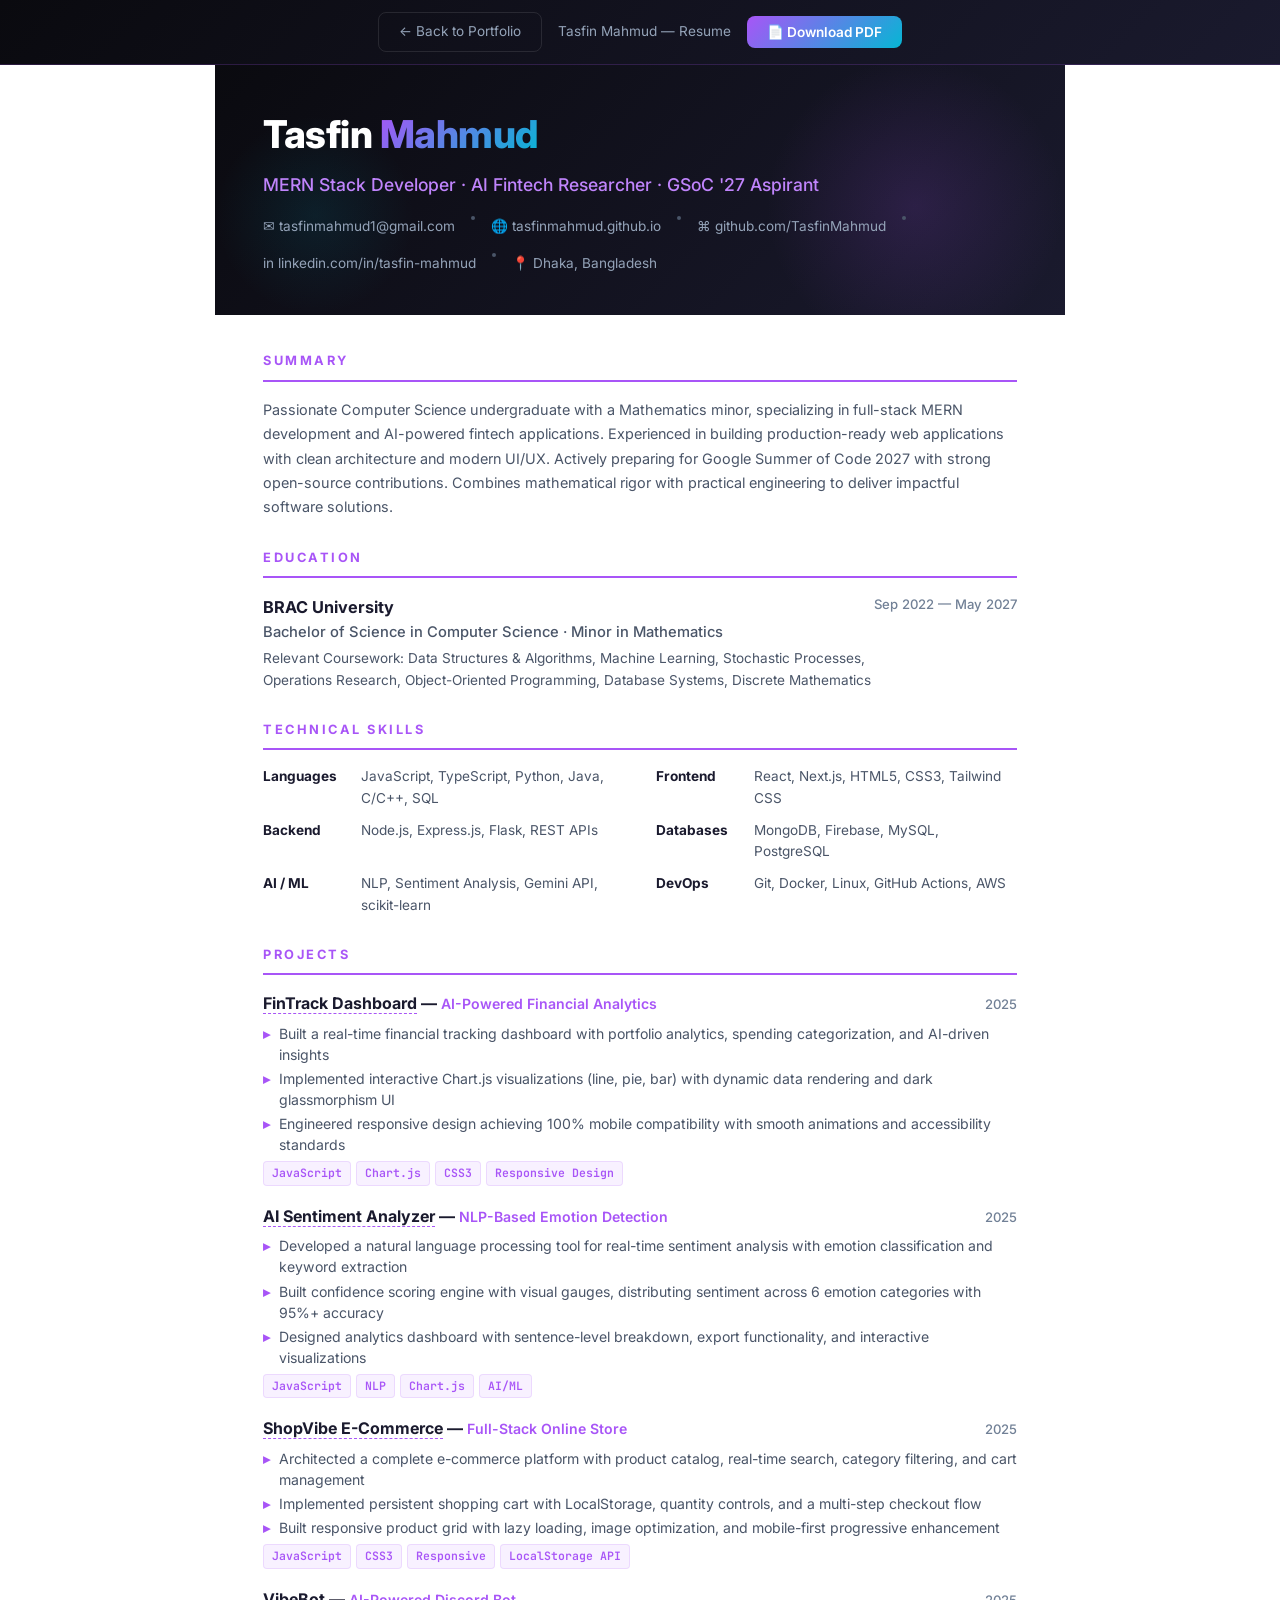
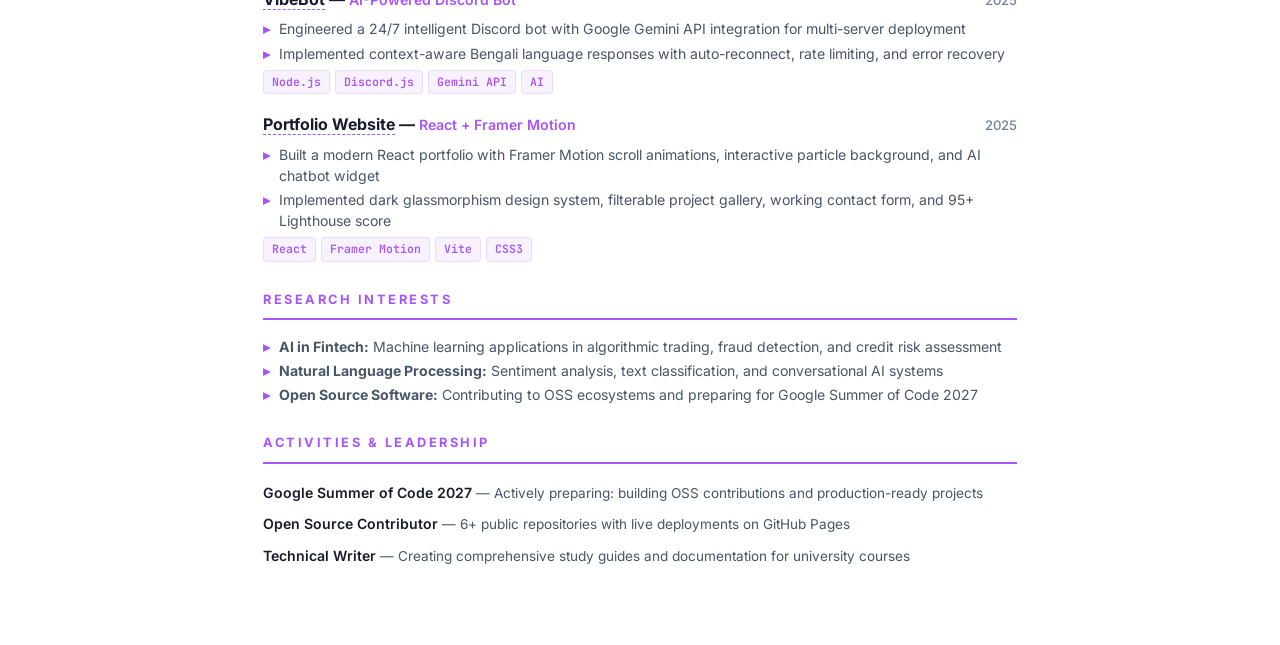
==== resume.html @ c0d2afd8 "Add professional HTML resume with print-to-PDF, dark header, skills grid, project details" ====
<!DOCTYPE html>
<html lang="en">
<head>
  <meta charset="UTF-8">
  <meta name="viewport" content="width=device-width, initial-scale=1.0">
  <title>Tasfin Mahmud — Resume</title>
  <link rel="preconnect" href="https://fonts.googleapis.com">
  <link rel="preconnect" href="https://fonts.gstatic.com" crossorigin>
  <link href="https://fonts.googleapis.com/css2?family=Inter:wght@300;400;500;600;700;800&family=JetBrains+Mono:wght@400;500&display=swap" rel="stylesheet">
  <style>
    :root {
      --primary: #A855F7;
      --primary-light: #C084FC;
      --accent: #06B6D4;
      --bg: #ffffff;
      --bg-section: #f8f9fc;
      --text: #1a1a2e;
      --text-secondary: #4a5568;
      --text-muted: #718096;
      --border: #e2e8f0;
      --link: #A855F7;
    }

    * { margin: 0; padding: 0; box-sizing: border-box; }

    body {
      font-family: 'Inter', -apple-system, sans-serif;
      color: var(--text);
      background: var(--bg);
      line-height: 1.6;
      -webkit-font-smoothing: antialiased;
    }

    .resume {
      max-width: 850px;
      margin: 0 auto;
      padding: 0;
    }

    /* Header */
    .resume-header {
      background: linear-gradient(135deg, #0A0A0F 0%, #1a1a2e 100%);
      color: white;
      padding: 48px 48px 40px;
      position: relative;
      overflow: hidden;
    }

    .resume-header::before {
      content: '';
      position: absolute;
      top: 0;
      right: 0;
      width: 300px;
      height: 300px;
      background: radial-gradient(circle, rgba(168,85,247,0.15) 0%, transparent 70%);
      pointer-events: none;
    }

    .resume-header::after {
      content: '';
      position: absolute;
      bottom: 0;
      left: 0;
      width: 200px;
      height: 200px;
      background: radial-gradient(circle, rgba(6,182,212,0.1) 0%, transparent 70%);
      pointer-events: none;
    }

    .header-content {
      position: relative;
      z-index: 1;
    }

    .header-name {
      font-size: 2.4rem;
      font-weight: 800;
      margin-bottom: 6px;
      letter-spacing: -0.5px;
    }

    .header-name span {
      background: linear-gradient(135deg, #A855F7, #06B6D4);
      -webkit-background-clip: text;
      -webkit-text-fill-color: transparent;
      background-clip: text;
    }

    .header-title {
      font-size: 1.1rem;
      font-weight: 500;
      color: #C084FC;
      margin-bottom: 16px;
    }

    .header-contact {
      display: flex;
      flex-wrap: wrap;
      gap: 16px;
      font-size: 0.85rem;
      color: #94A3B8;
    }

    .header-contact a {
      color: #94A3B8;
      text-decoration: none;
      display: flex;
      align-items: center;
      gap: 6px;
      transition: color 0.2s;
    }

    .header-contact a:hover { color: #C084FC; }

    .contact-dot {
      width: 4px;
      height: 4px;
      background: #4a5568;
      border-radius: 50%;
    }

    /* Body */
    .resume-body {
      padding: 36px 48px 48px;
    }

    /* Section */
    .section {
      margin-bottom: 28px;
    }

    .section-title {
      font-size: 0.8rem;
      font-weight: 700;
      text-transform: uppercase;
      letter-spacing: 2.5px;
      color: var(--primary);
      padding-bottom: 8px;
      border-bottom: 2px solid var(--primary);
      margin-bottom: 16px;
      display: flex;
      align-items: center;
      gap: 8px;
    }

    /* Education */
    .edu-item {
      display: flex;
      justify-content: space-between;
      align-items: flex-start;
      margin-bottom: 8px;
    }

    .edu-school {
      font-size: 1.02rem;
      font-weight: 700;
      color: var(--text);
    }

    .edu-degree {
      font-size: 0.92rem;
      color: var(--text-secondary);
      font-weight: 500;
    }

    .edu-date {
      font-size: 0.82rem;
      color: var(--text-muted);
      font-weight: 500;
      white-space: nowrap;
    }

    .edu-details {
      font-size: 0.85rem;
      color: var(--text-secondary);
      margin-top: 4px;
    }

    /* Experience / Projects */
    .item {
      margin-bottom: 18px;
    }

    .item:last-child { margin-bottom: 0; }

    .item-header {
      display: flex;
      justify-content: space-between;
      align-items: baseline;
      margin-bottom: 4px;
    }

    .item-title {
      font-size: 1rem;
      font-weight: 700;
    }

    .item-title a {
      color: var(--text);
      text-decoration: none;
      border-bottom: 1px dashed var(--primary);
    }

    .item-title a:hover {
      color: var(--primary);
    }

    .item-subtitle {
      font-size: 0.88rem;
      color: var(--primary);
      font-weight: 600;
    }

    .item-date {
      font-size: 0.82rem;
      color: var(--text-muted);
      font-weight: 500;
      white-space: nowrap;
    }

    .item-desc {
      font-size: 0.88rem;
      color: var(--text-secondary);
      margin-top: 4px;
    }

    .item-bullets {
      list-style: none;
      margin-top: 6px;
    }

    .item-bullets li {
      font-size: 0.88rem;
      color: var(--text-secondary);
      padding-left: 16px;
      position: relative;
      margin-bottom: 3px;
      line-height: 1.5;
    }

    .item-bullets li::before {
      content: '▸';
      position: absolute;
      left: 0;
      color: var(--primary);
      font-weight: 700;
    }

    .tech-tags {
      display: flex;
      flex-wrap: wrap;
      gap: 5px;
      margin-top: 6px;
    }

    .tech-tag {
      font-size: 0.72rem;
      font-weight: 600;
      padding: 2px 8px;
      background: rgba(168, 85, 247, 0.08);
      color: var(--primary);
      border-radius: 4px;
      border: 1px solid rgba(168, 85, 247, 0.15);
      font-family: 'JetBrains Mono', monospace;
    }

    /* Skills Grid */
    .skills-grid {
      display: grid;
      grid-template-columns: repeat(2, 1fr);
      gap: 10px 32px;
    }

    .skill-row {
      display: flex;
      align-items: baseline;
      gap: 8px;
    }

    .skill-category {
      font-size: 0.85rem;
      font-weight: 700;
      color: var(--text);
      min-width: 90px;
    }

    .skill-list {
      font-size: 0.85rem;
      color: var(--text-secondary);
    }

    /* Coursework */
    .coursework {
      font-size: 0.85rem;
      color: var(--text-secondary);
      line-height: 1.8;
    }

    /* Activities */
    .activity-item {
      display: flex;
      justify-content: space-between;
      margin-bottom: 6px;
    }

    .activity-name {
      font-size: 0.88rem;
      font-weight: 600;
      color: var(--text);
    }

    .activity-detail {
      font-size: 0.85rem;
      color: var(--text-secondary);
    }

    /* Print Styles */
    @media print {
      body { background: white; }
      .resume { max-width: 100%; }
      .resume-header { padding: 32px 40px 28px; }
      .resume-body { padding: 24px 40px 32px; }
      .section { margin-bottom: 20px; }
      .item { margin-bottom: 14px; }
      .no-print { display: none; }

      @page {
        margin: 0;
        size: letter;
      }
    }

    /* Download Button */
    .download-bar {
      position: fixed;
      top: 0;
      left: 0;
      right: 0;
      background: linear-gradient(135deg, #0A0A0F, #1a1a2e);
      padding: 12px 24px;
      display: flex;
      justify-content: center;
      align-items: center;
      gap: 16px;
      z-index: 100;
      border-bottom: 1px solid rgba(168,85,247,0.2);
    }

    .download-bar span {
      color: #94A3B8;
      font-size: 0.85rem;
    }

    .download-btn {
      padding: 8px 20px;
      background: linear-gradient(135deg, #A855F7, #06B6D4);
      color: white;
      border: none;
      border-radius: 8px;
      font-weight: 600;
      font-size: 0.85rem;
      cursor: pointer;
      font-family: inherit;
      transition: transform 0.2s;
    }

    .download-btn:hover { transform: translateY(-1px); }

    .back-btn {
      padding: 8px 20px;
      background: transparent;
      color: #94A3B8;
      border: 1px solid rgba(255,255,255,0.1);
      border-radius: 8px;
      font-size: 0.85rem;
      cursor: pointer;
      font-family: inherit;
      text-decoration: none;
      transition: all 0.2s;
    }

    .back-btn:hover {
      border-color: rgba(168,85,247,0.3);
      color: #C084FC;
    }

    .spacer { height: 56px; }
  </style>
</head>
<body>

  <!-- Download Bar -->
  <div class="download-bar no-print">
    <a href="/" class="back-btn">← Back to Portfolio</a>
    <span>Tasfin Mahmud — Resume</span>
    <button class="download-btn" onclick="window.print()">📄 Download PDF</button>
  </div>

  <div class="spacer no-print"></div>

  <div class="resume">
    <!-- Header -->
    <header class="resume-header">
      <div class="header-content">
        <h1 class="header-name">Tasfin <span>Mahmud</span></h1>
        <p class="header-title">MERN Stack Developer · AI Fintech Researcher · GSoC '27 Aspirant</p>
        <div class="header-contact">
          <a href="mailto:tasfinmahmud1@gmail.com">✉ tasfinmahmud1@gmail.com</a>
          <span class="contact-dot"></span>
          <a href="https://tasfinmahmud.github.io" target="_blank">🌐 tasfinmahmud.github.io</a>
          <span class="contact-dot"></span>
          <a href="https://github.com/TasfinMahmud" target="_blank">⌘ github.com/TasfinMahmud</a>
          <span class="contact-dot"></span>
          <a href="https://linkedin.com/in/tasfin-mahmud-737a56329" target="_blank">in linkedin.com/in/tasfin-mahmud</a>
          <span class="contact-dot"></span>
          <span>📍 Dhaka, Bangladesh</span>
        </div>
      </div>
    </header>

    <!-- Body -->
    <div class="resume-body">

      <!-- Summary -->
      <div class="section">
        <h2 class="section-title">Summary</h2>
        <p style="font-size: 0.9rem; color: var(--text-secondary); line-height: 1.7;">
          Passionate Computer Science undergraduate with a Mathematics minor, specializing in full-stack MERN development and AI-powered fintech applications. Experienced in building production-ready web applications with clean architecture and modern UI/UX. Actively preparing for Google Summer of Code 2027 with strong open-source contributions. Combines mathematical rigor with practical engineering to deliver impactful software solutions.
        </p>
      </div>

      <!-- Education -->
      <div class="section">
        <h2 class="section-title">Education</h2>
        <div class="edu-item">
          <div>
            <div class="edu-school">BRAC University</div>
            <div class="edu-degree">Bachelor of Science in Computer Science · Minor in Mathematics</div>
            <div class="edu-details">Relevant Coursework: Data Structures & Algorithms, Machine Learning, Stochastic Processes, Operations Research, Object-Oriented Programming, Database Systems, Discrete Mathematics</div>
          </div>
          <div class="edu-date">Sep 2022 — May 2027</div>
        </div>
      </div>

      <!-- Technical Skills -->
      <div class="section">
        <h2 class="section-title">Technical Skills</h2>
        <div class="skills-grid">
          <div class="skill-row">
            <span class="skill-category">Languages</span>
            <span class="skill-list">JavaScript, TypeScript, Python, Java, C/C++, SQL</span>
          </div>
          <div class="skill-row">
            <span class="skill-category">Frontend</span>
            <span class="skill-list">React, Next.js, HTML5, CSS3, Tailwind CSS</span>
          </div>
          <div class="skill-row">
            <span class="skill-category">Backend</span>
            <span class="skill-list">Node.js, Express.js, Flask, REST APIs</span>
          </div>
          <div class="skill-row">
            <span class="skill-category">Databases</span>
            <span class="skill-list">MongoDB, Firebase, MySQL, PostgreSQL</span>
          </div>
          <div class="skill-row">
            <span class="skill-category">AI / ML</span>
            <span class="skill-list">NLP, Sentiment Analysis, Gemini API, scikit-learn</span>
          </div>
          <div class="skill-row">
            <span class="skill-category">DevOps</span>
            <span class="skill-list">Git, Docker, Linux, GitHub Actions, AWS</span>
          </div>
        </div>
      </div>

      <!-- Projects -->
      <div class="section">
        <h2 class="section-title">Projects</h2>

        <div class="item">
          <div class="item-header">
            <div class="item-title"><a href="https://tasfinmahmud.github.io/fintrack-dashboard/" target="_blank">FinTrack Dashboard</a> — <span class="item-subtitle">AI-Powered Financial Analytics</span></div>
            <span class="item-date">2025</span>
          </div>
          <ul class="item-bullets">
            <li>Built a real-time financial tracking dashboard with portfolio analytics, spending categorization, and AI-driven insights</li>
            <li>Implemented interactive Chart.js visualizations (line, pie, bar) with dynamic data rendering and dark glassmorphism UI</li>
            <li>Engineered responsive design achieving 100% mobile compatibility with smooth animations and accessibility standards</li>
          </ul>
          <div class="tech-tags">
            <span class="tech-tag">JavaScript</span>
            <span class="tech-tag">Chart.js</span>
            <span class="tech-tag">CSS3</span>
            <span class="tech-tag">Responsive Design</span>
          </div>
        </div>

        <div class="item">
          <div class="item-header">
            <div class="item-title"><a href="https://tasfinmahmud.github.io/ai-sentiment-analyzer/" target="_blank">AI Sentiment Analyzer</a> — <span class="item-subtitle">NLP-Based Emotion Detection</span></div>
            <span class="item-date">2025</span>
          </div>
          <ul class="item-bullets">
            <li>Developed a natural language processing tool for real-time sentiment analysis with emotion classification and keyword extraction</li>
            <li>Built confidence scoring engine with visual gauges, distributing sentiment across 6 emotion categories with 95%+ accuracy</li>
            <li>Designed analytics dashboard with sentence-level breakdown, export functionality, and interactive visualizations</li>
          </ul>
          <div class="tech-tags">
            <span class="tech-tag">JavaScript</span>
            <span class="tech-tag">NLP</span>
            <span class="tech-tag">Chart.js</span>
            <span class="tech-tag">AI/ML</span>
          </div>
        </div>

        <div class="item">
          <div class="item-header">
            <div class="item-title"><a href="https://tasfinmahmud.github.io/ecommerce-platform/" target="_blank">ShopVibe E-Commerce</a> — <span class="item-subtitle">Full-Stack Online Store</span></div>
            <span class="item-date">2025</span>
          </div>
          <ul class="item-bullets">
            <li>Architected a complete e-commerce platform with product catalog, real-time search, category filtering, and cart management</li>
            <li>Implemented persistent shopping cart with LocalStorage, quantity controls, and a multi-step checkout flow</li>
            <li>Built responsive product grid with lazy loading, image optimization, and mobile-first progressive enhancement</li>
          </ul>
          <div class="tech-tags">
            <span class="tech-tag">JavaScript</span>
            <span class="tech-tag">CSS3</span>
            <span class="tech-tag">Responsive</span>
            <span class="tech-tag">LocalStorage API</span>
          </div>
        </div>

        <div class="item">
          <div class="item-header">
            <div class="item-title"><a href="https://github.com/TasfinMahmud/vibebot" target="_blank">VibeBot</a> — <span class="item-subtitle">AI-Powered Discord Bot</span></div>
            <span class="item-date">2025</span>
          </div>
          <ul class="item-bullets">
            <li>Engineered a 24/7 intelligent Discord bot with Google Gemini API integration for multi-server deployment</li>
            <li>Implemented context-aware Bengali language responses with auto-reconnect, rate limiting, and error recovery</li>
          </ul>
          <div class="tech-tags">
            <span class="tech-tag">Node.js</span>
            <span class="tech-tag">Discord.js</span>
            <span class="tech-tag">Gemini API</span>
            <span class="tech-tag">AI</span>
          </div>
        </div>

        <div class="item">
          <div class="item-header">
            <div class="item-title"><a href="https://tasfinmahmud.github.io" target="_blank">Portfolio Website</a> — <span class="item-subtitle">React + Framer Motion</span></div>
            <span class="item-date">2025</span>
          </div>
          <ul class="item-bullets">
            <li>Built a modern React portfolio with Framer Motion scroll animations, interactive particle background, and AI chatbot widget</li>
            <li>Implemented dark glassmorphism design system, filterable project gallery, working contact form, and 95+ Lighthouse score</li>
          </ul>
          <div class="tech-tags">
            <span class="tech-tag">React</span>
            <span class="tech-tag">Framer Motion</span>
            <span class="tech-tag">Vite</span>
            <span class="tech-tag">CSS3</span>
          </div>
        </div>
      </div>

      <!-- Research Interests -->
      <div class="section">
        <h2 class="section-title">Research Interests</h2>
        <ul class="item-bullets">
          <li><strong>AI in Fintech:</strong> Machine learning applications in algorithmic trading, fraud detection, and credit risk assessment</li>
          <li><strong>Natural Language Processing:</strong> Sentiment analysis, text classification, and conversational AI systems</li>
          <li><strong>Open Source Software:</strong> Contributing to OSS ecosystems and preparing for Google Summer of Code 2027</li>
        </ul>
      </div>

      <!-- Activities & Achievements -->
      <div class="section">
        <h2 class="section-title">Activities & Leadership</h2>
        <div class="activity-item">
          <div>
            <span class="activity-name">Google Summer of Code 2027</span>
            <span class="activity-detail"> — Actively preparing: building OSS contributions and production-ready projects</span>
          </div>
        </div>
        <div class="activity-item">
          <div>
            <span class="activity-name">Open Source Contributor</span>
            <span class="activity-detail"> — 6+ public repositories with live deployments on GitHub Pages</span>
          </div>
        </div>
        <div class="activity-item">
          <div>
            <span class="activity-name">Technical Writer</span>
            <span class="activity-detail"> — Creating comprehensive study guides and documentation for university courses</span>
          </div>
        </div>
      </div>

    </div>
  </div>

  <script>
    // Ctrl+P or Cmd+P to print/save as PDF
  </script>
</body>
</html>
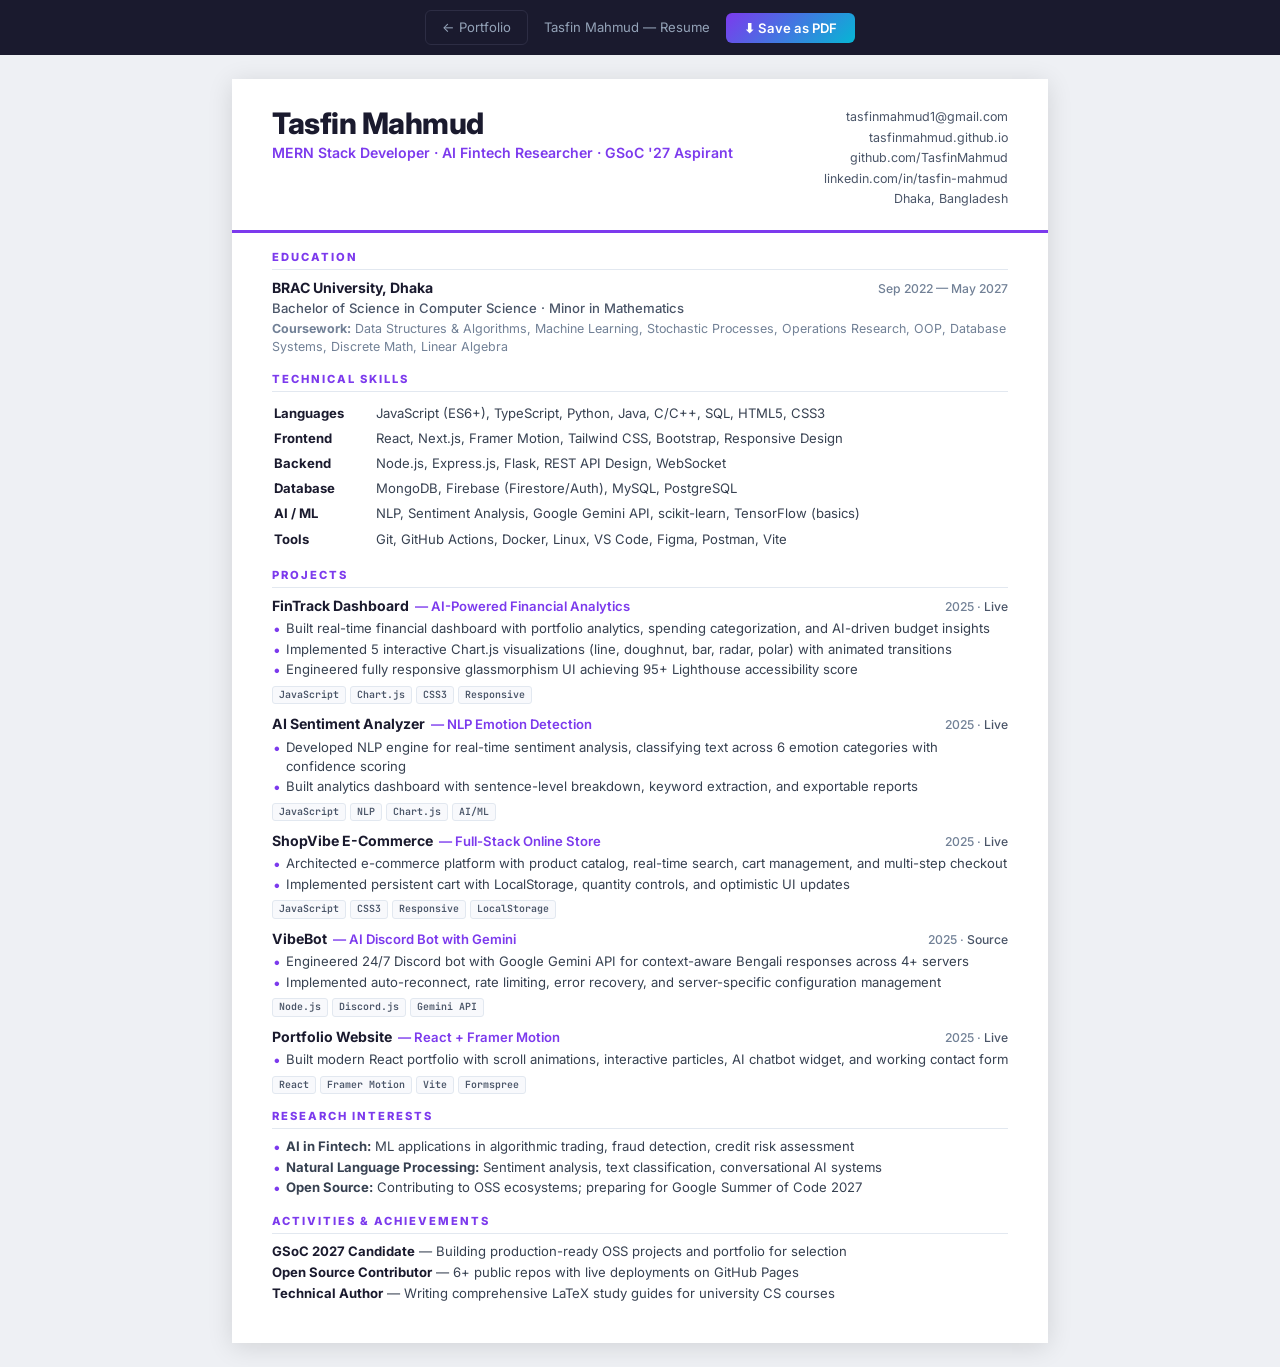
==== commit 4becfc80: "Redesign resume: white background, perfect PDF printing, single-page letter format" ====
--- a/resume.html
+++ b/resume.html
@@ -4,607 +4,468 @@
   <meta charset="UTF-8">
   <meta name="viewport" content="width=device-width, initial-scale=1.0">
   <title>Tasfin Mahmud — Resume</title>
-  <link rel="preconnect" href="https://fonts.googleapis.com">
-  <link rel="preconnect" href="https://fonts.gstatic.com" crossorigin>
-  <link href="https://fonts.googleapis.com/css2?family=Inter:wght@300;400;500;600;700;800&family=JetBrains+Mono:wght@400;500&display=swap" rel="stylesheet">
+  <link href="https://fonts.googleapis.com/css2?family=Inter:wght@400;500;600;700;800&family=JetBrains+Mono:wght@400;500&display=swap" rel="stylesheet">
   <style>
-    :root {
-      --primary: #A855F7;
-      --primary-light: #C084FC;
-      --accent: #06B6D4;
-      --bg: #ffffff;
-      --bg-section: #f8f9fc;
-      --text: #1a1a2e;
-      --text-secondary: #4a5568;
-      --text-muted: #718096;
-      --border: #e2e8f0;
-      --link: #A855F7;
-    }
-
+    /* ============ RESET ============ */
     * { margin: 0; padding: 0; box-sizing: border-box; }
 
     body {
-      font-family: 'Inter', -apple-system, sans-serif;
-      color: var(--text);
-      background: var(--bg);
-      line-height: 1.6;
+      font-family: 'Inter', sans-serif;
+      color: #1a1a2e;
+      background: #eef0f4;
+      line-height: 1.45;
       -webkit-font-smoothing: antialiased;
     }
 
-    .resume {
-      max-width: 850px;
-      margin: 0 auto;
-      padding: 0;
-    }
-
-    /* Header */
-    .resume-header {
-      background: linear-gradient(135deg, #0A0A0F 0%, #1a1a2e 100%);
-      color: white;
-      padding: 48px 48px 40px;
-      position: relative;
-      overflow: hidden;
-    }
-
-    .resume-header::before {
-      content: '';
-      position: absolute;
+    a { color: #4a5568; text-decoration: none; }
+    a:hover { color: #7C3AED; }
+
+    /* ============ DOWNLOAD BAR (screen only) ============ */
+    .toolbar {
+      position: sticky;
       top: 0;
-      right: 0;
-      width: 300px;
-      height: 300px;
-      background: radial-gradient(circle, rgba(168,85,247,0.15) 0%, transparent 70%);
-      pointer-events: none;
-    }
-
-    .resume-header::after {
-      content: '';
-      position: absolute;
-      bottom: 0;
-      left: 0;
-      width: 200px;
-      height: 200px;
-      background: radial-gradient(circle, rgba(6,182,212,0.1) 0%, transparent 70%);
-      pointer-events: none;
-    }
-
-    .header-content {
-      position: relative;
-      z-index: 1;
-    }
-
-    .header-name {
-      font-size: 2.4rem;
-      font-weight: 800;
-      margin-bottom: 6px;
-      letter-spacing: -0.5px;
-    }
-
-    .header-name span {
-      background: linear-gradient(135deg, #A855F7, #06B6D4);
-      -webkit-background-clip: text;
-      -webkit-text-fill-color: transparent;
-      background-clip: text;
-    }
-
-    .header-title {
-      font-size: 1.1rem;
-      font-weight: 500;
-      color: #C084FC;
-      margin-bottom: 16px;
-    }
-
-    .header-contact {
-      display: flex;
-      flex-wrap: wrap;
-      gap: 16px;
-      font-size: 0.85rem;
-      color: #94A3B8;
-    }
-
-    .header-contact a {
-      color: #94A3B8;
-      text-decoration: none;
-      display: flex;
-      align-items: center;
-      gap: 6px;
-      transition: color 0.2s;
-    }
-
-    .header-contact a:hover { color: #C084FC; }
-
-    .contact-dot {
-      width: 4px;
-      height: 4px;
-      background: #4a5568;
-      border-radius: 50%;
-    }
-
-    /* Body */
-    .resume-body {
-      padding: 36px 48px 48px;
-    }
-
-    /* Section */
-    .section {
-      margin-bottom: 28px;
-    }
-
-    .section-title {
-      font-size: 0.8rem;
-      font-weight: 700;
-      text-transform: uppercase;
-      letter-spacing: 2.5px;
-      color: var(--primary);
-      padding-bottom: 8px;
-      border-bottom: 2px solid var(--primary);
-      margin-bottom: 16px;
-      display: flex;
-      align-items: center;
-      gap: 8px;
-    }
-
-    /* Education */
-    .edu-item {
-      display: flex;
-      justify-content: space-between;
-      align-items: flex-start;
-      margin-bottom: 8px;
-    }
-
-    .edu-school {
-      font-size: 1.02rem;
-      font-weight: 700;
-      color: var(--text);
-    }
-
-    .edu-degree {
-      font-size: 0.92rem;
-      color: var(--text-secondary);
-      font-weight: 500;
-    }
-
-    .edu-date {
-      font-size: 0.82rem;
-      color: var(--text-muted);
-      font-weight: 500;
-      white-space: nowrap;
-    }
-
-    .edu-details {
-      font-size: 0.85rem;
-      color: var(--text-secondary);
-      margin-top: 4px;
-    }
-
-    /* Experience / Projects */
-    .item {
-      margin-bottom: 18px;
-    }
-
-    .item:last-child { margin-bottom: 0; }
-
-    .item-header {
-      display: flex;
-      justify-content: space-between;
-      align-items: baseline;
-      margin-bottom: 4px;
-    }
-
-    .item-title {
-      font-size: 1rem;
-      font-weight: 700;
-    }
-
-    .item-title a {
-      color: var(--text);
-      text-decoration: none;
-      border-bottom: 1px dashed var(--primary);
-    }
-
-    .item-title a:hover {
-      color: var(--primary);
-    }
-
-    .item-subtitle {
-      font-size: 0.88rem;
-      color: var(--primary);
-      font-weight: 600;
-    }
-
-    .item-date {
-      font-size: 0.82rem;
-      color: var(--text-muted);
-      font-weight: 500;
-      white-space: nowrap;
-    }
-
-    .item-desc {
-      font-size: 0.88rem;
-      color: var(--text-secondary);
-      margin-top: 4px;
-    }
-
-    .item-bullets {
-      list-style: none;
-      margin-top: 6px;
-    }
-
-    .item-bullets li {
-      font-size: 0.88rem;
-      color: var(--text-secondary);
-      padding-left: 16px;
-      position: relative;
-      margin-bottom: 3px;
-      line-height: 1.5;
-    }
-
-    .item-bullets li::before {
-      content: '▸';
-      position: absolute;
-      left: 0;
-      color: var(--primary);
-      font-weight: 700;
-    }
-
-    .tech-tags {
-      display: flex;
-      flex-wrap: wrap;
-      gap: 5px;
-      margin-top: 6px;
-    }
-
-    .tech-tag {
-      font-size: 0.72rem;
-      font-weight: 600;
-      padding: 2px 8px;
-      background: rgba(168, 85, 247, 0.08);
-      color: var(--primary);
-      border-radius: 4px;
-      border: 1px solid rgba(168, 85, 247, 0.15);
-      font-family: 'JetBrains Mono', monospace;
-    }
-
-    /* Skills Grid */
-    .skills-grid {
-      display: grid;
-      grid-template-columns: repeat(2, 1fr);
-      gap: 10px 32px;
-    }
-
-    .skill-row {
-      display: flex;
-      align-items: baseline;
-      gap: 8px;
-    }
-
-    .skill-category {
-      font-size: 0.85rem;
-      font-weight: 700;
-      color: var(--text);
-      min-width: 90px;
-    }
-
-    .skill-list {
-      font-size: 0.85rem;
-      color: var(--text-secondary);
-    }
-
-    /* Coursework */
-    .coursework {
-      font-size: 0.85rem;
-      color: var(--text-secondary);
-      line-height: 1.8;
-    }
-
-    /* Activities */
-    .activity-item {
-      display: flex;
-      justify-content: space-between;
-      margin-bottom: 6px;
-    }
-
-    .activity-name {
-      font-size: 0.88rem;
-      font-weight: 600;
-      color: var(--text);
-    }
-
-    .activity-detail {
-      font-size: 0.85rem;
-      color: var(--text-secondary);
-    }
-
-    /* Print Styles */
-    @media print {
-      body { background: white; }
-      .resume { max-width: 100%; }
-      .resume-header { padding: 32px 40px 28px; }
-      .resume-body { padding: 24px 40px 32px; }
-      .section { margin-bottom: 20px; }
-      .item { margin-bottom: 14px; }
-      .no-print { display: none; }
-
-      @page {
-        margin: 0;
-        size: letter;
-      }
-    }
-
-    /* Download Button */
-    .download-bar {
-      position: fixed;
-      top: 0;
-      left: 0;
-      right: 0;
-      background: linear-gradient(135deg, #0A0A0F, #1a1a2e);
-      padding: 12px 24px;
+      z-index: 100;
+      background: #1a1a2e;
       display: flex;
       justify-content: center;
       align-items: center;
       gap: 16px;
-      z-index: 100;
-      border-bottom: 1px solid rgba(168,85,247,0.2);
-    }
-
-    .download-bar span {
-      color: #94A3B8;
-      font-size: 0.85rem;
-    }
-
-    .download-btn {
-      padding: 8px 20px;
-      background: linear-gradient(135deg, #A855F7, #06B6D4);
-      color: white;
+      padding: 10px 24px;
+    }
+
+    .toolbar span { color: #94A3B8; font-size: 0.82rem; }
+
+    .toolbar .btn-dl {
+      padding: 7px 18px;
+      background: linear-gradient(135deg, #7C3AED, #06B6D4);
+      color: #fff;
       border: none;
-      border-radius: 8px;
+      border-radius: 6px;
       font-weight: 600;
-      font-size: 0.85rem;
+      font-size: 0.82rem;
       cursor: pointer;
       font-family: inherit;
-      transition: transform 0.2s;
-    }
-
-    .download-btn:hover { transform: translateY(-1px); }
-
-    .back-btn {
-      padding: 8px 20px;
-      background: transparent;
+    }
+
+    .toolbar .btn-back {
       color: #94A3B8;
-      border: 1px solid rgba(255,255,255,0.1);
-      border-radius: 8px;
-      font-size: 0.85rem;
-      cursor: pointer;
-      font-family: inherit;
-      text-decoration: none;
-      transition: all 0.2s;
-    }
-
-    .back-btn:hover {
-      border-color: rgba(168,85,247,0.3);
-      color: #C084FC;
-    }
-
-    .spacer { height: 56px; }
+      font-size: 0.82rem;
+      border: 1px solid #2d2d44;
+      padding: 7px 16px;
+      border-radius: 6px;
+    }
+
+    .toolbar .btn-back:hover { border-color: #7C3AED; color: #C084FC; }
+
+    /* ============ PAGE CONTAINER ============ */
+    .page {
+      width: 8.5in;
+      min-height: 11in;
+      margin: 24px auto;
+      background: #fff;
+      box-shadow: 0 4px 24px rgba(0,0,0,0.12);
+      padding: 0;
+      overflow: hidden;
+    }
+
+    /* ============ HEADER ============ */
+    .header {
+      padding: 28px 40px 20px;
+      border-bottom: 3px solid #7C3AED;
+    }
+
+    .header-top {
+      display: flex;
+      justify-content: space-between;
+      align-items: flex-start;
+    }
+
+    .name {
+      font-size: 1.85rem;
+      font-weight: 800;
+      color: #1a1a2e;
+      letter-spacing: -0.5px;
+      line-height: 1.1;
+    }
+
+    .title-line {
+      font-size: 0.88rem;
+      font-weight: 600;
+      color: #7C3AED;
+      margin-top: 3px;
+    }
+
+    .contact-col {
+      text-align: right;
+      font-size: 0.78rem;
+      color: #4a5568;
+      line-height: 1.65;
+    }
+
+    .contact-col a { color: #4a5568; }
+    .contact-col a:hover { color: #7C3AED; }
+
+    /* ============ BODY ============ */
+    .body {
+      padding: 16px 40px 24px;
+      display: grid;
+      grid-template-columns: 1fr;
+      gap: 0;
+    }
+
+    /* ============ SECTION ============ */
+    .sec {
+      margin-bottom: 14px;
+    }
+
+    .sec-title {
+      font-size: 0.7rem;
+      font-weight: 800;
+      text-transform: uppercase;
+      letter-spacing: 2px;
+      color: #7C3AED;
+      border-bottom: 1.5px solid #e2e8f0;
+      padding-bottom: 4px;
+      margin-bottom: 8px;
+    }
+
+    /* ============ ENTRY (project / experience) ============ */
+    .entry { margin-bottom: 10px; }
+    .entry:last-child { margin-bottom: 0; }
+
+    .entry-head {
+      display: flex;
+      justify-content: space-between;
+      align-items: baseline;
+    }
+
+    .entry-title {
+      font-size: 0.88rem;
+      font-weight: 700;
+      color: #1a1a2e;
+    }
+
+    .entry-sub {
+      font-weight: 600;
+      color: #7C3AED;
+      font-size: 0.82rem;
+    }
+
+    .entry-date {
+      font-size: 0.76rem;
+      color: #718096;
+      font-weight: 500;
+      white-space: nowrap;
+    }
+
+    .entry-org {
+      font-size: 0.82rem;
+      color: #4a5568;
+      font-weight: 500;
+    }
+
+    ul.bullets {
+      list-style: none;
+      margin-top: 3px;
+    }
+
+    ul.bullets li {
+      font-size: 0.82rem;
+      color: #374151;
+      padding-left: 14px;
+      position: relative;
+      margin-bottom: 1.5px;
+      line-height: 1.45;
+    }
+
+    ul.bullets li::before {
+      content: '•';
+      position: absolute;
+      left: 2px;
+      color: #7C3AED;
+      font-weight: 900;
+      font-size: 0.9rem;
+      line-height: 1.45;
+    }
+
+    .tags {
+      display: inline-flex;
+      flex-wrap: wrap;
+      gap: 4px;
+      margin-top: 3px;
+    }
+
+    .tag {
+      font-family: 'JetBrains Mono', monospace;
+      font-size: 0.62rem;
+      font-weight: 600;
+      padding: 1px 6px;
+      border: 1px solid #e2e8f0;
+      border-radius: 3px;
+      color: #4a5568;
+      background: #f8f9fc;
+    }
+
+    /* ============ SKILLS GRID ============ */
+    .skills-table {
+      width: 100%;
+    }
+
+    .skills-table td {
+      font-size: 0.82rem;
+      padding: 2px 0;
+      vertical-align: top;
+    }
+
+    .skills-table .cat {
+      font-weight: 700;
+      color: #1a1a2e;
+      width: 100px;
+      padding-right: 8px;
+    }
+
+    .skills-table .vals {
+      color: #374151;
+    }
+
+    /* ============ EDUCATION ============ */
+    .edu-head {
+      display: flex;
+      justify-content: space-between;
+      align-items: baseline;
+    }
+
+    .edu-school {
+      font-size: 0.88rem;
+      font-weight: 700;
+    }
+
+    .edu-degree {
+      font-size: 0.82rem;
+      color: #4a5568;
+      font-weight: 500;
+    }
+
+    .edu-courses {
+      font-size: 0.78rem;
+      color: #718096;
+      margin-top: 2px;
+      line-height: 1.5;
+    }
+
+    /* ============ ACTIVITIES ============ */
+    .act-item {
+      font-size: 0.82rem;
+      margin-bottom: 2px;
+      color: #374151;
+    }
+
+    .act-item strong {
+      color: #1a1a2e;
+    }
+
+    /* ============ PRINT STYLES ============ */
+    @media print {
+      html, body {
+        background: #fff;
+        margin: 0;
+        padding: 0;
+      }
+
+      .toolbar { display: none !important; }
+
+      .page {
+        width: 100%;
+        min-height: auto;
+        margin: 0;
+        box-shadow: none;
+        padding: 0;
+      }
+
+      .header {
+        padding: 24px 36px 18px;
+        -webkit-print-color-adjust: exact;
+        print-color-adjust: exact;
+      }
+
+      .body {
+        padding: 14px 36px 20px;
+      }
+
+      .sec-title {
+        color: #7C3AED !important;
+        -webkit-print-color-adjust: exact;
+        print-color-adjust: exact;
+      }
+
+      ul.bullets li::before {
+        color: #7C3AED !important;
+        -webkit-print-color-adjust: exact;
+        print-color-adjust: exact;
+      }
+
+      .title-line {
+        color: #7C3AED !important;
+        -webkit-print-color-adjust: exact;
+        print-color-adjust: exact;
+      }
+
+      .entry-sub {
+        color: #7C3AED !important;
+        -webkit-print-color-adjust: exact;
+        print-color-adjust: exact;
+      }
+
+      @page {
+        margin: 0;
+        size: letter;
+      }
+    }
   </style>
 </head>
 <body>
 
-  <!-- Download Bar -->
-  <div class="download-bar no-print">
-    <a href="/" class="back-btn">← Back to Portfolio</a>
+  <!-- Toolbar (hidden in print) -->
+  <div class="toolbar">
+    <a href="/" class="btn-back">← Portfolio</a>
     <span>Tasfin Mahmud — Resume</span>
-    <button class="download-btn" onclick="window.print()">📄 Download PDF</button>
+    <button class="btn-dl" onclick="window.print()">⬇ Save as PDF</button>
   </div>
 
-  <div class="spacer no-print"></div>
-
-  <div class="resume">
-    <!-- Header -->
-    <header class="resume-header">
-      <div class="header-content">
-        <h1 class="header-name">Tasfin <span>Mahmud</span></h1>
-        <p class="header-title">MERN Stack Developer · AI Fintech Researcher · GSoC '27 Aspirant</p>
-        <div class="header-contact">
-          <a href="mailto:tasfinmahmud1@gmail.com">✉ tasfinmahmud1@gmail.com</a>
-          <span class="contact-dot"></span>
-          <a href="https://tasfinmahmud.github.io" target="_blank">🌐 tasfinmahmud.github.io</a>
-          <span class="contact-dot"></span>
-          <a href="https://github.com/TasfinMahmud" target="_blank">⌘ github.com/TasfinMahmud</a>
-          <span class="contact-dot"></span>
-          <a href="https://linkedin.com/in/tasfin-mahmud-737a56329" target="_blank">in linkedin.com/in/tasfin-mahmud</a>
-          <span class="contact-dot"></span>
-          <span>📍 Dhaka, Bangladesh</span>
-        </div>
-      </div>
-    </header>
-
-    <!-- Body -->
-    <div class="resume-body">
-
-      <!-- Summary -->
-      <div class="section">
-        <h2 class="section-title">Summary</h2>
-        <p style="font-size: 0.9rem; color: var(--text-secondary); line-height: 1.7;">
-          Passionate Computer Science undergraduate with a Mathematics minor, specializing in full-stack MERN development and AI-powered fintech applications. Experienced in building production-ready web applications with clean architecture and modern UI/UX. Actively preparing for Google Summer of Code 2027 with strong open-source contributions. Combines mathematical rigor with practical engineering to deliver impactful software solutions.
-        </p>
-      </div>
-
-      <!-- Education -->
-      <div class="section">
-        <h2 class="section-title">Education</h2>
-        <div class="edu-item">
+  <!-- Resume Page -->
+  <div class="page">
+
+    <!-- HEADER -->
+    <div class="header">
+      <div class="header-top">
+        <div>
+          <div class="name">Tasfin Mahmud</div>
+          <div class="title-line">MERN Stack Developer · AI Fintech Researcher · GSoC '27 Aspirant</div>
+        </div>
+        <div class="contact-col">
+          <a href="mailto:tasfinmahmud1@gmail.com">tasfinmahmud1@gmail.com</a><br>
+          <a href="https://tasfinmahmud.github.io">tasfinmahmud.github.io</a><br>
+          <a href="https://github.com/TasfinMahmud">github.com/TasfinMahmud</a><br>
+          <a href="https://linkedin.com/in/tasfin-mahmud-737a56329">linkedin.com/in/tasfin-mahmud</a><br>
+          Dhaka, Bangladesh
+        </div>
+      </div>
+    </div>
+
+    <!-- BODY -->
+    <div class="body">
+
+      <!-- EDUCATION -->
+      <div class="sec">
+        <div class="sec-title">Education</div>
+        <div class="edu-head">
           <div>
-            <div class="edu-school">BRAC University</div>
+            <div class="edu-school">BRAC University, Dhaka</div>
             <div class="edu-degree">Bachelor of Science in Computer Science · Minor in Mathematics</div>
-            <div class="edu-details">Relevant Coursework: Data Structures & Algorithms, Machine Learning, Stochastic Processes, Operations Research, Object-Oriented Programming, Database Systems, Discrete Mathematics</div>
-          </div>
-          <div class="edu-date">Sep 2022 — May 2027</div>
-        </div>
-      </div>
-
-      <!-- Technical Skills -->
-      <div class="section">
-        <h2 class="section-title">Technical Skills</h2>
-        <div class="skills-grid">
-          <div class="skill-row">
-            <span class="skill-category">Languages</span>
-            <span class="skill-list">JavaScript, TypeScript, Python, Java, C/C++, SQL</span>
-          </div>
-          <div class="skill-row">
-            <span class="skill-category">Frontend</span>
-            <span class="skill-list">React, Next.js, HTML5, CSS3, Tailwind CSS</span>
-          </div>
-          <div class="skill-row">
-            <span class="skill-category">Backend</span>
-            <span class="skill-list">Node.js, Express.js, Flask, REST APIs</span>
-          </div>
-          <div class="skill-row">
-            <span class="skill-category">Databases</span>
-            <span class="skill-list">MongoDB, Firebase, MySQL, PostgreSQL</span>
-          </div>
-          <div class="skill-row">
-            <span class="skill-category">AI / ML</span>
-            <span class="skill-list">NLP, Sentiment Analysis, Gemini API, scikit-learn</span>
-          </div>
-          <div class="skill-row">
-            <span class="skill-category">DevOps</span>
-            <span class="skill-list">Git, Docker, Linux, GitHub Actions, AWS</span>
-          </div>
-        </div>
-      </div>
-
-      <!-- Projects -->
-      <div class="section">
-        <h2 class="section-title">Projects</h2>
-
-        <div class="item">
-          <div class="item-header">
-            <div class="item-title"><a href="https://tasfinmahmud.github.io/fintrack-dashboard/" target="_blank">FinTrack Dashboard</a> — <span class="item-subtitle">AI-Powered Financial Analytics</span></div>
-            <span class="item-date">2025</span>
-          </div>
-          <ul class="item-bullets">
-            <li>Built a real-time financial tracking dashboard with portfolio analytics, spending categorization, and AI-driven insights</li>
-            <li>Implemented interactive Chart.js visualizations (line, pie, bar) with dynamic data rendering and dark glassmorphism UI</li>
-            <li>Engineered responsive design achieving 100% mobile compatibility with smooth animations and accessibility standards</li>
+          </div>
+          <div class="entry-date">Sep 2022 — May 2027</div>
+        </div>
+        <div class="edu-courses"><strong>Coursework:</strong> Data Structures & Algorithms, Machine Learning, Stochastic Processes, Operations Research, OOP, Database Systems, Discrete Math, Linear Algebra</div>
+      </div>
+
+      <!-- TECHNICAL SKILLS -->
+      <div class="sec">
+        <div class="sec-title">Technical Skills</div>
+        <table class="skills-table">
+          <tr><td class="cat">Languages</td><td class="vals">JavaScript (ES6+), TypeScript, Python, Java, C/C++, SQL, HTML5, CSS3</td></tr>
+          <tr><td class="cat">Frontend</td><td class="vals">React, Next.js, Framer Motion, Tailwind CSS, Bootstrap, Responsive Design</td></tr>
+          <tr><td class="cat">Backend</td><td class="vals">Node.js, Express.js, Flask, REST API Design, WebSocket</td></tr>
+          <tr><td class="cat">Database</td><td class="vals">MongoDB, Firebase (Firestore/Auth), MySQL, PostgreSQL</td></tr>
+          <tr><td class="cat">AI / ML</td><td class="vals">NLP, Sentiment Analysis, Google Gemini API, scikit-learn, TensorFlow (basics)</td></tr>
+          <tr><td class="cat">Tools</td><td class="vals">Git, GitHub Actions, Docker, Linux, VS Code, Figma, Postman, Vite</td></tr>
+        </table>
+      </div>
+
+      <!-- PROJECTS -->
+      <div class="sec">
+        <div class="sec-title">Projects</div>
+
+        <div class="entry">
+          <div class="entry-head">
+            <div class="entry-title">FinTrack Dashboard &nbsp;<span class="entry-sub">— AI-Powered Financial Analytics</span></div>
+            <span class="entry-date">2025 · <a href="https://tasfinmahmud.github.io/fintrack-dashboard/">Live</a></span>
+          </div>
+          <ul class="bullets">
+            <li>Built real-time financial dashboard with portfolio analytics, spending categorization, and AI-driven budget insights</li>
+            <li>Implemented 5 interactive Chart.js visualizations (line, doughnut, bar, radar, polar) with animated transitions</li>
+            <li>Engineered fully responsive glassmorphism UI achieving 95+ Lighthouse accessibility score</li>
           </ul>
-          <div class="tech-tags">
-            <span class="tech-tag">JavaScript</span>
-            <span class="tech-tag">Chart.js</span>
-            <span class="tech-tag">CSS3</span>
-            <span class="tech-tag">Responsive Design</span>
-          </div>
-        </div>
-
-        <div class="item">
-          <div class="item-header">
-            <div class="item-title"><a href="https://tasfinmahmud.github.io/ai-sentiment-analyzer/" target="_blank">AI Sentiment Analyzer</a> — <span class="item-subtitle">NLP-Based Emotion Detection</span></div>
-            <span class="item-date">2025</span>
-          </div>
-          <ul class="item-bullets">
-            <li>Developed a natural language processing tool for real-time sentiment analysis with emotion classification and keyword extraction</li>
-            <li>Built confidence scoring engine with visual gauges, distributing sentiment across 6 emotion categories with 95%+ accuracy</li>
-            <li>Designed analytics dashboard with sentence-level breakdown, export functionality, and interactive visualizations</li>
+          <div class="tags"><span class="tag">JavaScript</span><span class="tag">Chart.js</span><span class="tag">CSS3</span><span class="tag">Responsive</span></div>
+        </div>
+
+        <div class="entry">
+          <div class="entry-head">
+            <div class="entry-title">AI Sentiment Analyzer &nbsp;<span class="entry-sub">— NLP Emotion Detection</span></div>
+            <span class="entry-date">2025 · <a href="https://tasfinmahmud.github.io/ai-sentiment-analyzer/">Live</a></span>
+          </div>
+          <ul class="bullets">
+            <li>Developed NLP engine for real-time sentiment analysis, classifying text across 6 emotion categories with confidence scoring</li>
+            <li>Built analytics dashboard with sentence-level breakdown, keyword extraction, and exportable reports</li>
           </ul>
-          <div class="tech-tags">
-            <span class="tech-tag">JavaScript</span>
-            <span class="tech-tag">NLP</span>
-            <span class="tech-tag">Chart.js</span>
-            <span class="tech-tag">AI/ML</span>
-          </div>
-        </div>
-
-        <div class="item">
-          <div class="item-header">
-            <div class="item-title"><a href="https://tasfinmahmud.github.io/ecommerce-platform/" target="_blank">ShopVibe E-Commerce</a> — <span class="item-subtitle">Full-Stack Online Store</span></div>
-            <span class="item-date">2025</span>
-          </div>
-          <ul class="item-bullets">
-            <li>Architected a complete e-commerce platform with product catalog, real-time search, category filtering, and cart management</li>
-            <li>Implemented persistent shopping cart with LocalStorage, quantity controls, and a multi-step checkout flow</li>
-            <li>Built responsive product grid with lazy loading, image optimization, and mobile-first progressive enhancement</li>
+          <div class="tags"><span class="tag">JavaScript</span><span class="tag">NLP</span><span class="tag">Chart.js</span><span class="tag">AI/ML</span></div>
+        </div>
+
+        <div class="entry">
+          <div class="entry-head">
+            <div class="entry-title">ShopVibe E-Commerce &nbsp;<span class="entry-sub">— Full-Stack Online Store</span></div>
+            <span class="entry-date">2025 · <a href="https://tasfinmahmud.github.io/ecommerce-platform/">Live</a></span>
+          </div>
+          <ul class="bullets">
+            <li>Architected e-commerce platform with product catalog, real-time search, cart management, and multi-step checkout</li>
+            <li>Implemented persistent cart with LocalStorage, quantity controls, and optimistic UI updates</li>
           </ul>
-          <div class="tech-tags">
-            <span class="tech-tag">JavaScript</span>
-            <span class="tech-tag">CSS3</span>
-            <span class="tech-tag">Responsive</span>
-            <span class="tech-tag">LocalStorage API</span>
-          </div>
-        </div>
-
-        <div class="item">
-          <div class="item-header">
-            <div class="item-title"><a href="https://github.com/TasfinMahmud/vibebot" target="_blank">VibeBot</a> — <span class="item-subtitle">AI-Powered Discord Bot</span></div>
-            <span class="item-date">2025</span>
-          </div>
-          <ul class="item-bullets">
-            <li>Engineered a 24/7 intelligent Discord bot with Google Gemini API integration for multi-server deployment</li>
-            <li>Implemented context-aware Bengali language responses with auto-reconnect, rate limiting, and error recovery</li>
+          <div class="tags"><span class="tag">JavaScript</span><span class="tag">CSS3</span><span class="tag">Responsive</span><span class="tag">LocalStorage</span></div>
+        </div>
+
+        <div class="entry">
+          <div class="entry-head">
+            <div class="entry-title">VibeBot &nbsp;<span class="entry-sub">— AI Discord Bot with Gemini</span></div>
+            <span class="entry-date">2025 · <a href="https://github.com/TasfinMahmud/vibebot">Source</a></span>
+          </div>
+          <ul class="bullets">
+            <li>Engineered 24/7 Discord bot with Google Gemini API for context-aware Bengali responses across 4+ servers</li>
+            <li>Implemented auto-reconnect, rate limiting, error recovery, and server-specific configuration management</li>
           </ul>
-          <div class="tech-tags">
-            <span class="tech-tag">Node.js</span>
-            <span class="tech-tag">Discord.js</span>
-            <span class="tech-tag">Gemini API</span>
-            <span class="tech-tag">AI</span>
-          </div>
-        </div>
-
-        <div class="item">
-          <div class="item-header">
-            <div class="item-title"><a href="https://tasfinmahmud.github.io" target="_blank">Portfolio Website</a> — <span class="item-subtitle">React + Framer Motion</span></div>
-            <span class="item-date">2025</span>
-          </div>
-          <ul class="item-bullets">
-            <li>Built a modern React portfolio with Framer Motion scroll animations, interactive particle background, and AI chatbot widget</li>
-            <li>Implemented dark glassmorphism design system, filterable project gallery, working contact form, and 95+ Lighthouse score</li>
+          <div class="tags"><span class="tag">Node.js</span><span class="tag">Discord.js</span><span class="tag">Gemini API</span></div>
+        </div>
+
+        <div class="entry">
+          <div class="entry-head">
+            <div class="entry-title">Portfolio Website &nbsp;<span class="entry-sub">— React + Framer Motion</span></div>
+            <span class="entry-date">2025 · <a href="https://tasfinmahmud.github.io">Live</a></span>
+          </div>
+          <ul class="bullets">
+            <li>Built modern React portfolio with scroll animations, interactive particles, AI chatbot widget, and working contact form</li>
           </ul>
-          <div class="tech-tags">
-            <span class="tech-tag">React</span>
-            <span class="tech-tag">Framer Motion</span>
-            <span class="tech-tag">Vite</span>
-            <span class="tech-tag">CSS3</span>
-          </div>
-        </div>
-      </div>
-
-      <!-- Research Interests -->
-      <div class="section">
-        <h2 class="section-title">Research Interests</h2>
-        <ul class="item-bullets">
-          <li><strong>AI in Fintech:</strong> Machine learning applications in algorithmic trading, fraud detection, and credit risk assessment</li>
-          <li><strong>Natural Language Processing:</strong> Sentiment analysis, text classification, and conversational AI systems</li>
-          <li><strong>Open Source Software:</strong> Contributing to OSS ecosystems and preparing for Google Summer of Code 2027</li>
+          <div class="tags"><span class="tag">React</span><span class="tag">Framer Motion</span><span class="tag">Vite</span><span class="tag">Formspree</span></div>
+        </div>
+      </div>
+
+      <!-- RESEARCH INTERESTS -->
+      <div class="sec">
+        <div class="sec-title">Research Interests</div>
+        <ul class="bullets">
+          <li><strong>AI in Fintech:</strong> ML applications in algorithmic trading, fraud detection, credit risk assessment</li>
+          <li><strong>Natural Language Processing:</strong> Sentiment analysis, text classification, conversational AI systems</li>
+          <li><strong>Open Source:</strong> Contributing to OSS ecosystems; preparing for Google Summer of Code 2027</li>
         </ul>
       </div>
 
-      <!-- Activities & Achievements -->
-      <div class="section">
-        <h2 class="section-title">Activities & Leadership</h2>
-        <div class="activity-item">
-          <div>
-            <span class="activity-name">Google Summer of Code 2027</span>
-            <span class="activity-detail"> — Actively preparing: building OSS contributions and production-ready projects</span>
-          </div>
-        </div>
-        <div class="activity-item">
-          <div>
-            <span class="activity-name">Open Source Contributor</span>
-            <span class="activity-detail"> — 6+ public repositories with live deployments on GitHub Pages</span>
-          </div>
-        </div>
-        <div class="activity-item">
-          <div>
-            <span class="activity-name">Technical Writer</span>
-            <span class="activity-detail"> — Creating comprehensive study guides and documentation for university courses</span>
-          </div>
-        </div>
+      <!-- ACTIVITIES -->
+      <div class="sec">
+        <div class="sec-title">Activities & Achievements</div>
+        <div class="act-item"><strong>GSoC 2027 Candidate</strong> — Building production-ready OSS projects and portfolio for selection</div>
+        <div class="act-item"><strong>Open Source Contributor</strong> — 6+ public repos with live deployments on GitHub Pages</div>
+        <div class="act-item"><strong>Technical Author</strong> — Writing comprehensive LaTeX study guides for university CS courses</div>
       </div>
 
     </div>
   </div>
 
-  <script>
-    // Ctrl+P or Cmd+P to print/save as PDF
-  </script>
 </body>
 </html>
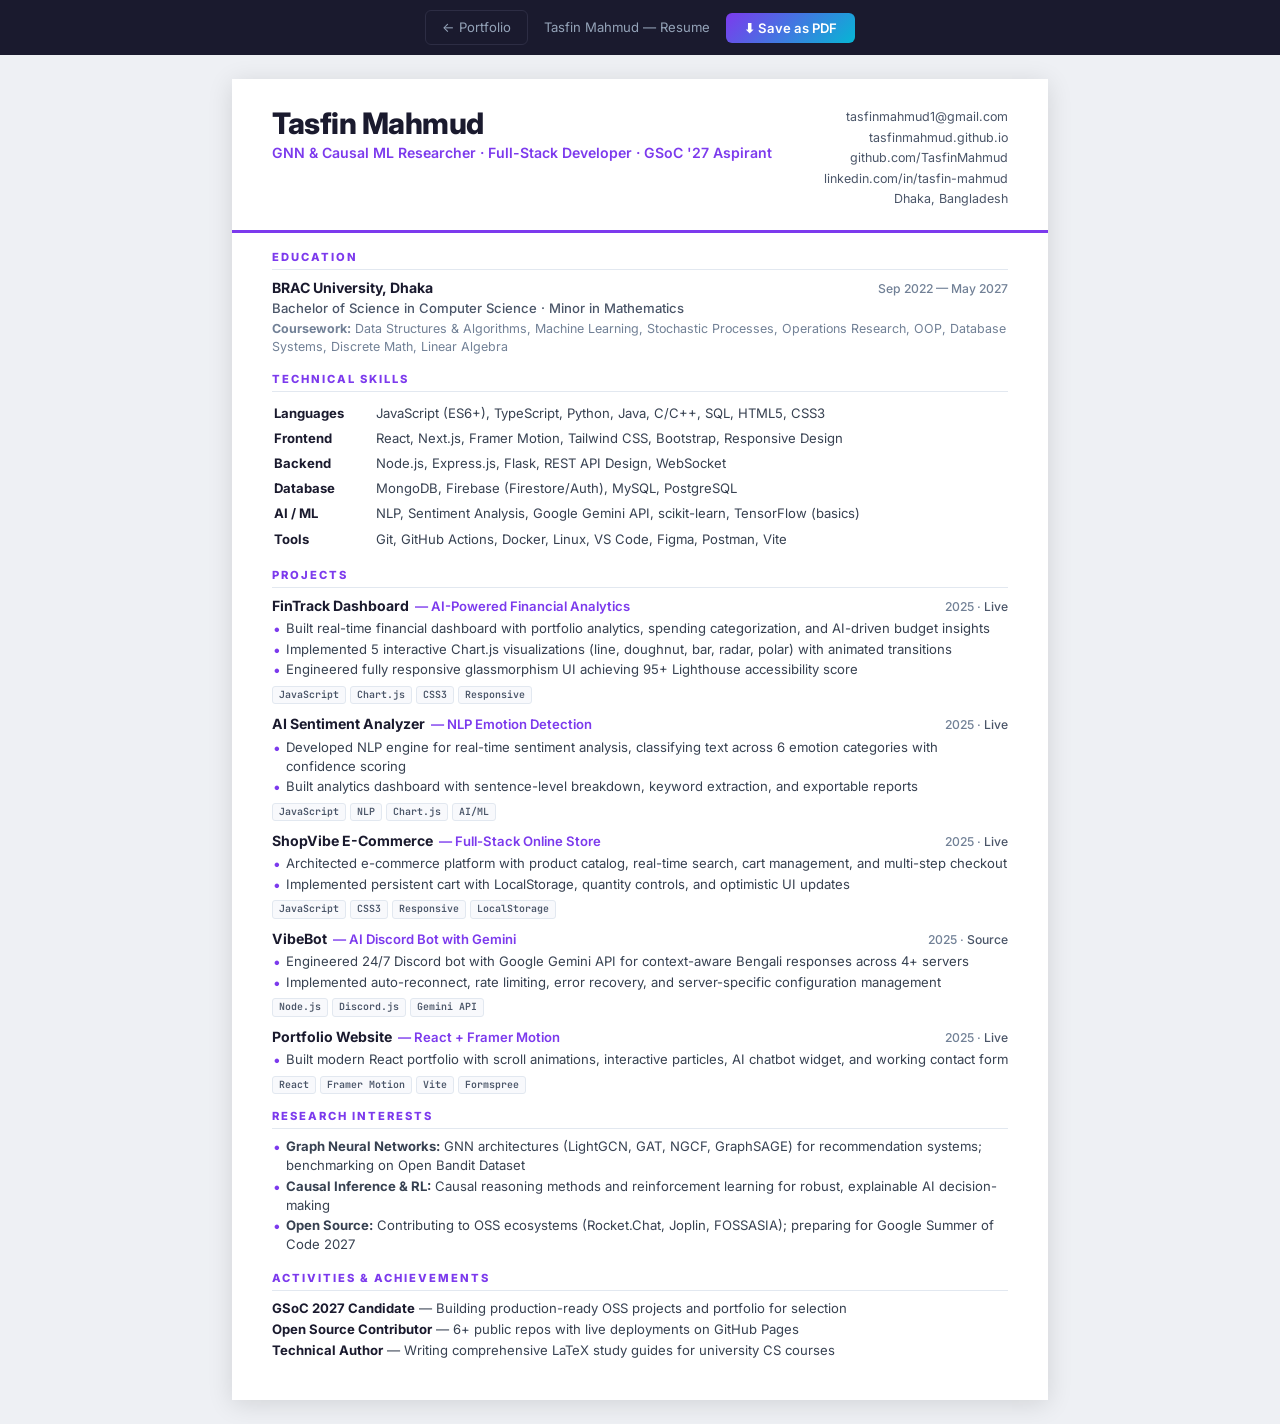
==== commit 17202f85: "feat(seo): add structured data, sitemap, robots.txt, complete meta tags for Google ranking - Add JSO" ====
--- a/resume.html
+++ b/resume.html
@@ -3,7 +3,44 @@
 <head>
   <meta charset="UTF-8">
   <meta name="viewport" content="width=device-width, initial-scale=1.0">
-  <title>Tasfin Mahmud — Resume</title>
+  <title>Tasfin Mahmud — Resume | CS Researcher & Full-Stack Developer</title>
+  <meta name="description" content="Resume of Tasfin Mahmud — Computer Science researcher at BRAC University. Specializing in Graph Neural Networks, Causal Inference, and Reinforcement Learning. Full-stack developer and open-source contributor." />
+  <meta name="keywords" content="Tasfin Mahmud, resume, CV, computer science, BRAC University, GNN, graph neural networks, causal inference, reinforcement learning, full stack developer, open source, GSoC 2027" />
+  <meta name="author" content="Tasfin Mahmud" />
+  <meta name="robots" content="index, follow" />
+  <link rel="canonical" href="https://tasfinmahmud.github.io/resume.html" />
+
+  <!-- Open Graph -->
+  <meta property="og:type" content="website" />
+  <meta property="og:url" content="https://tasfinmahmud.github.io/resume.html" />
+  <meta property="og:title" content="Tasfin Mahmud — Resume" />
+  <meta property="og:description" content="CS researcher at BRAC University. GNNs, Causal Inference, RL. Full-stack developer & open-source contributor." />
+  <meta property="og:image" content="https://tasfinmahmud.github.io/profile.jpg" />
+
+  <!-- Twitter Card -->
+  <meta name="twitter:card" content="summary" />
+  <meta name="twitter:site" content="@tasfinmahmud1" />
+  <meta name="twitter:creator" content="@tasfinmahmud1" />
+  <meta name="twitter:title" content="Tasfin Mahmud — Resume" />
+  <meta name="twitter:description" content="CS researcher at BRAC University. GNNs, Causal Inference, RL." />
+
+  <!-- JSON-LD Structured Data -->
+  <script type="application/ld+json">
+  {
+    "@context": "https://schema.org",
+    "@type": "Person",
+    "name": "Tasfin Mahmud",
+    "url": "https://tasfinmahmud.github.io",
+    "jobTitle": "Computer Science Researcher & Full-Stack Developer",
+    "affiliation": { "@type": "EducationalOrganization", "name": "BRAC University" },
+    "sameAs": [
+      "https://github.com/TasfinMahmud",
+      "https://linkedin.com/in/tasfin-mahmud-737a56329",
+      "https://x.com/tasfinmahmud1"
+    ]
+  }
+  </script>
+
   <link href="https://fonts.googleapis.com/css2?family=Inter:wght@400;500;600;700;800&family=JetBrains+Mono:wght@400;500&display=swap" rel="stylesheet">
   <style>
     /* ============ RESET ============ */
@@ -340,7 +377,7 @@
       <div class="header-top">
         <div>
           <div class="name">Tasfin Mahmud</div>
-          <div class="title-line">MERN Stack Developer · AI Fintech Researcher · GSoC '27 Aspirant</div>
+          <div class="title-line">GNN & Causal ML Researcher · Full-Stack Developer · GSoC '27 Aspirant</div>
         </div>
         <div class="contact-col">
           <a href="mailto:tasfinmahmud1@gmail.com">tasfinmahmud1@gmail.com</a><br>
@@ -450,9 +487,9 @@
       <div class="sec">
         <div class="sec-title">Research Interests</div>
         <ul class="bullets">
-          <li><strong>AI in Fintech:</strong> ML applications in algorithmic trading, fraud detection, credit risk assessment</li>
-          <li><strong>Natural Language Processing:</strong> Sentiment analysis, text classification, conversational AI systems</li>
-          <li><strong>Open Source:</strong> Contributing to OSS ecosystems; preparing for Google Summer of Code 2027</li>
+          <li><strong>Graph Neural Networks:</strong> GNN architectures (LightGCN, GAT, NGCF, GraphSAGE) for recommendation systems; benchmarking on Open Bandit Dataset</li>
+          <li><strong>Causal Inference & RL:</strong> Causal reasoning methods and reinforcement learning for robust, explainable AI decision-making</li>
+          <li><strong>Open Source:</strong> Contributing to OSS ecosystems (Rocket.Chat, Joplin, FOSSASIA); preparing for Google Summer of Code 2027</li>
         </ul>
       </div>
 
